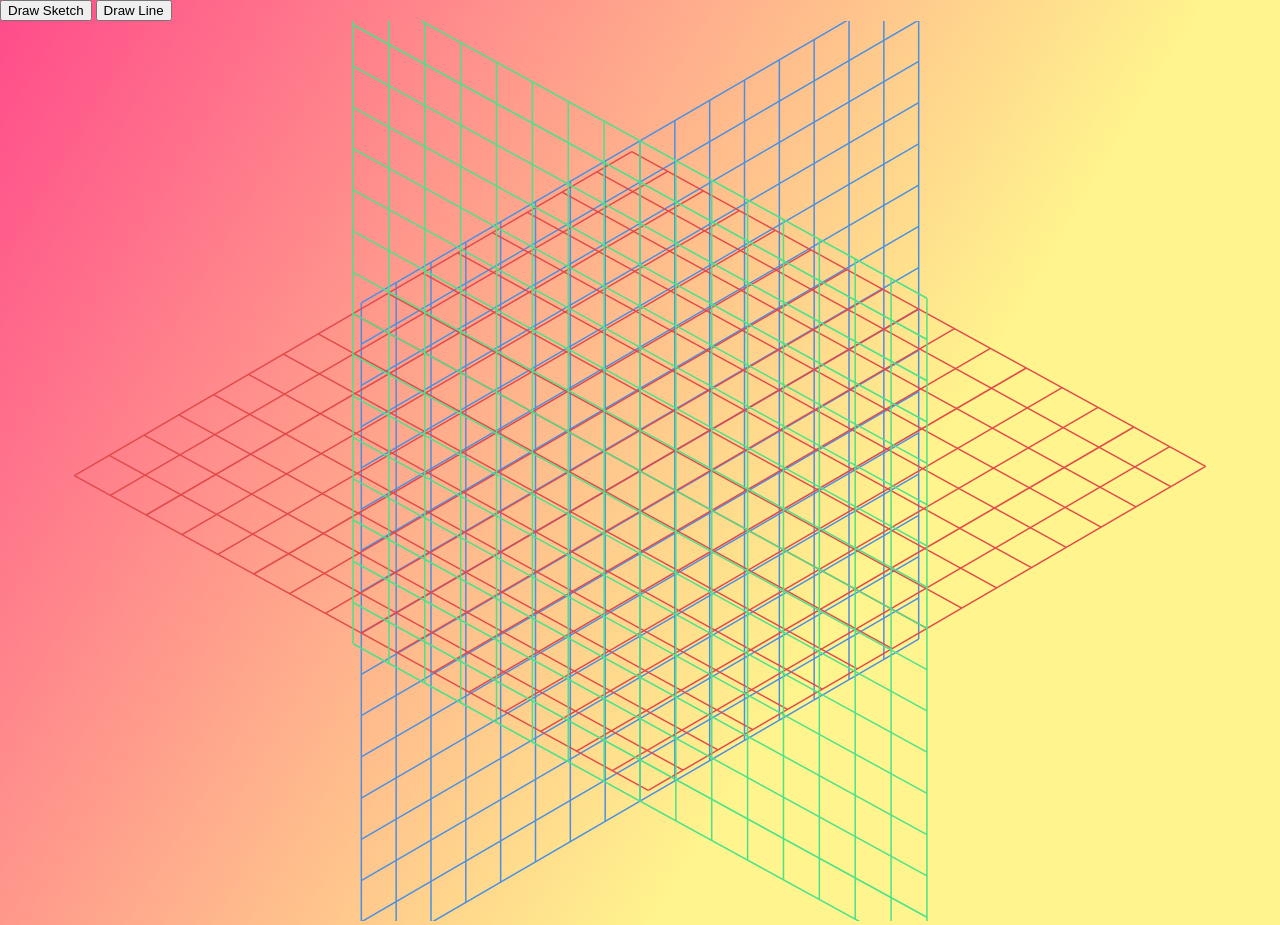
==== cad/index.html @ 0a4b5689 "initial commit" ====
<!doctype html>
<html lang="en">
  <head>
    <meta charset="UTF-8" />
    <meta name="viewport" content="width=device-width, initial-scale=1.0" />
    <title>Document</title>
    <link rel="stylesheet" href="./style.css" />
  </head>
  <body>
    <button id="sketch">Draw Sketch</button>

    <button id="line">Draw Line</button>

    <canvas></canvas>

    <script type="module" src="./app.js"></script>
  </body>
</html>
---- cad/style.css ----
body {
    background-image: linear-gradient(121deg, rgb(255, 21, 138) -20.66%, rgb(255, 244, 141) 65.83%);
    min-height: 100vh; 
    margin: 0;
}


canvas {

}
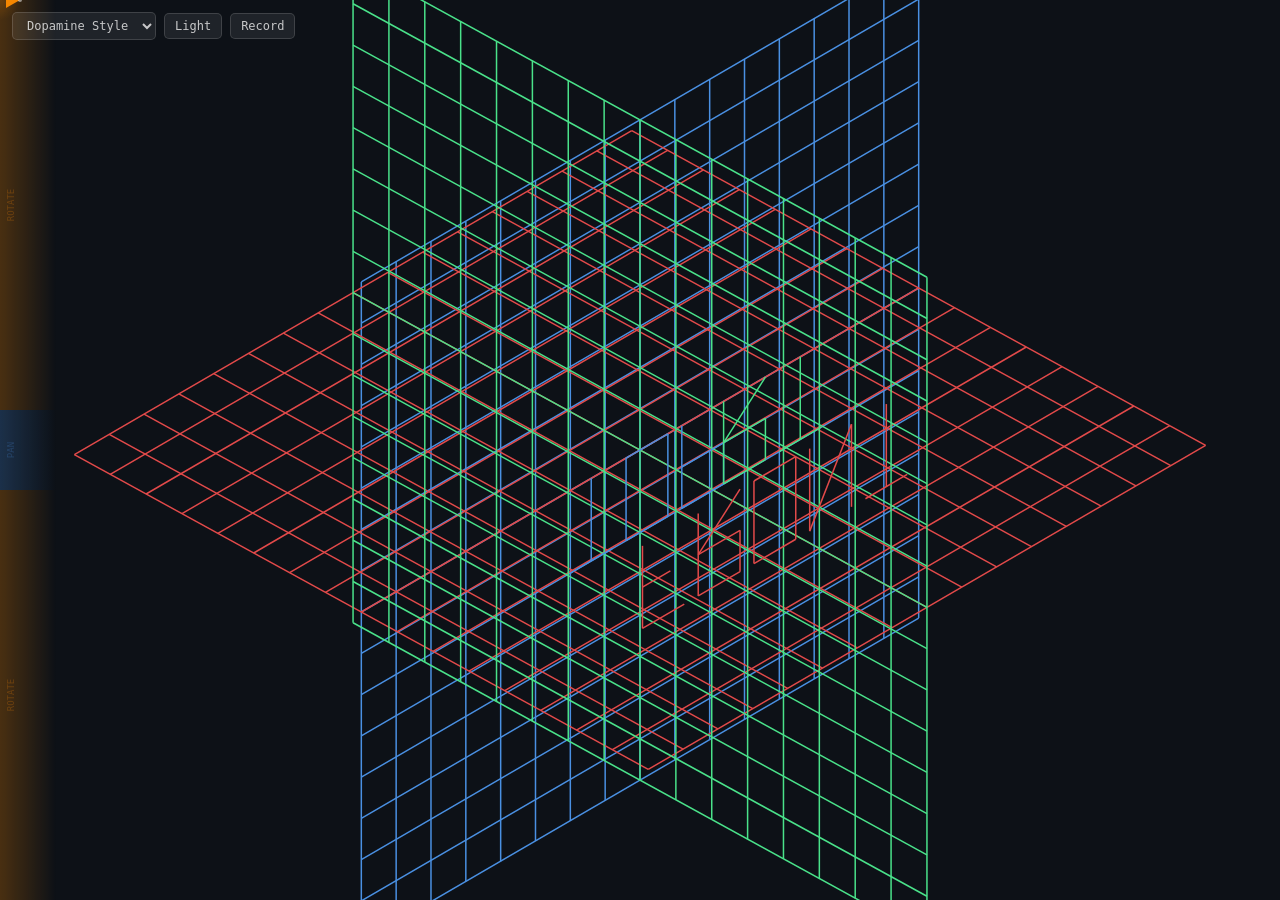
==== commit 47b39e1c: "touchpad controls" ====
--- a/cad/index.html
+++ b/cad/index.html
@@ -3,16 +3,20 @@
   <head>
     <meta charset="UTF-8" />
     <meta name="viewport" content="width=device-width, initial-scale=1.0" />
-    <title>Document</title>
+    <title>DopamineCAD</title>
     <link rel="stylesheet" href="./style.css" />
   </head>
   <body>
-    <button id="sketch">Draw Sketch</button>
-
-    <button id="line">Draw Line</button>
-
+    <div class="ui-bar">
+      <select id="controls">
+        <option value="style2">Dopamine Style</option>
+        <option value="style3">Reversal Pan</option>
+        <option value="trackpad">Trackpad</option>
+      </select>
+      <button id="theme-toggle">Light</button>
+      <button id="record">Record</button>
+    </div>
     <canvas></canvas>
-
     <script type="module" src="./app.js"></script>
   </body>
 </html>
--- a/cad/style.css
+++ b/cad/style.css
@@ -1,10 +1,62 @@
-body {
-    background-image: linear-gradient(121deg, rgb(255, 21, 138) -20.66%, rgb(255, 244, 141) 65.83%);
-    min-height: 100vh; 
-    margin: 0;
+*, *::before, *::after {
+  box-sizing: border-box;
 }
 
+body {
+  margin: 0;
+  min-height: 100vh;
+  background: #0d1117;
+  transition: background 0.25s;
+}
 
 canvas {
+  display: block;
+}
 
-}+.ui-bar {
+  position: fixed;
+  top: 12px;
+  left: 12px;
+  z-index: 10;
+  display: flex;
+  gap: 8px;
+  align-items: center;
+}
+
+.ui-bar select,
+.ui-bar button {
+  background: rgba(255, 255, 255, 0.08);
+  color: rgba(255, 255, 255, 0.75);
+  border: 1px solid rgba(255, 255, 255, 0.14);
+  padding: 5px 10px;
+  border-radius: 5px;
+  font-size: 12px;
+  font-family: monospace;
+  cursor: pointer;
+  outline: none;
+  transition: background 0.15s, color 0.15s, border-color 0.15s;
+}
+
+.ui-bar select:hover,
+.ui-bar button:hover {
+  background: rgba(255, 255, 255, 0.14);
+  border-color: rgba(255, 255, 255, 0.25);
+}
+
+/* ── Light theme ─────────────────────────────────── */
+body.light {
+  background: #f0f2f5;
+}
+
+body.light .ui-bar select,
+body.light .ui-bar button {
+  background: rgba(0, 0, 0, 0.05);
+  color: rgba(0, 0, 0, 0.65);
+  border-color: rgba(0, 0, 0, 0.14);
+}
+
+body.light .ui-bar select:hover,
+body.light .ui-bar button:hover {
+  background: rgba(0, 0, 0, 0.10);
+  border-color: rgba(0, 0, 0, 0.25);
+}
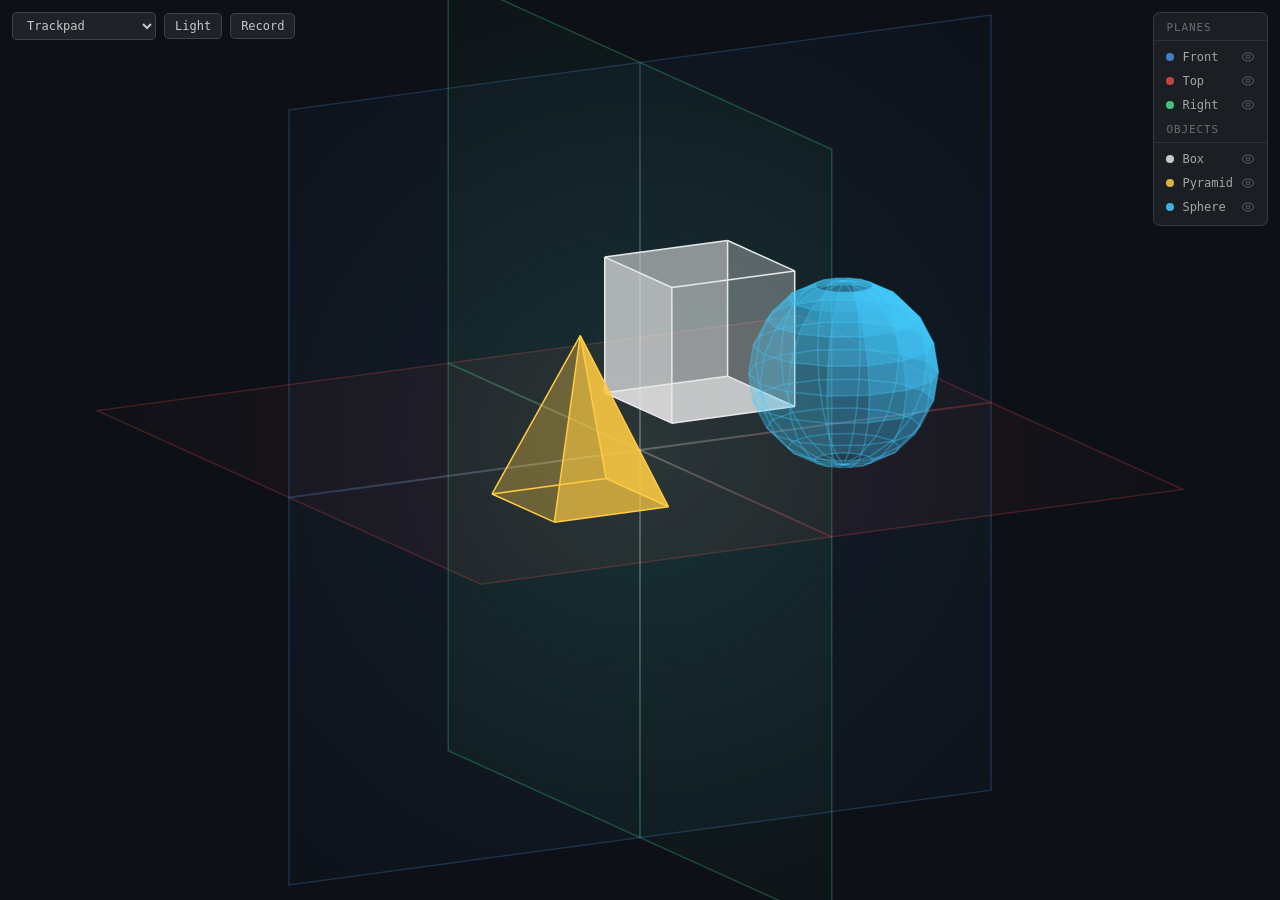
==== commit 110f368f: "show figures" ====
--- a/cad/index.html
+++ b/cad/index.html
@@ -9,12 +9,26 @@
   <body>
     <div class="ui-bar">
       <select id="controls">
+        <option value="trackpad">Trackpad</option>
         <option value="style2">Dopamine Style</option>
         <option value="style3">Reversal Pan</option>
-        <option value="trackpad">Trackpad</option>
       </select>
       <button id="theme-toggle">Light</button>
       <button id="record">Record</button>
+    </div>
+    <div class="plane-tree">
+      <div class="plane-tree-title">Planes</div>
+      <ul>
+        <li class="plane-item" data-plane="xy"><span class="dot" style="background:#4a90e2"></span>Front<button class="plane-vis" data-plane="xy"></button></li>
+        <li class="plane-item" data-plane="xz"><span class="dot" style="background:#e24a4a"></span>Top<button class="plane-vis" data-plane="xz"></button></li>
+        <li class="plane-item" data-plane="yz"><span class="dot" style="background:#4ae28a"></span>Right<button class="plane-vis" data-plane="yz"></button></li>
+      </ul>
+      <div class="plane-tree-title" style="margin-top:6px">Objects</div>
+      <ul>
+        <li class="plane-item"><span class="dot" style="background:#e8e8e8"></span>Box<button class="obj-vis" data-obj="box"></button></li>
+        <li class="plane-item"><span class="dot" style="background:#ffcc44"></span>Pyramid<button class="obj-vis" data-obj="pyramid"></button></li>
+        <li class="plane-item"><span class="dot" style="background:#44ccff"></span>Sphere<button class="obj-vis" data-obj="sphere"></button></li>
+      </ul>
     </div>
     <canvas></canvas>
     <script type="module" src="./app.js"></script>
--- a/cad/style.css
+++ b/cad/style.css
@@ -43,6 +43,82 @@
   border-color: rgba(255, 255, 255, 0.25);
 }
 
+/* ── Plane tree ──────────────────────────────────── */
+.plane-tree {
+  position: fixed;
+  top: 12px;
+  right: 12px;
+  z-index: 10;
+  background: rgba(255,255,255,0.06);
+  border: 1px solid rgba(255,255,255,0.12);
+  border-radius: 7px;
+  padding: 8px 0 6px;
+  min-width: 110px;
+  font-family: monospace;
+  font-size: 12px;
+  color: rgba(255,255,255,0.6);
+  user-select: none;
+}
+
+.plane-tree-title {
+  padding: 0 12px 6px;
+  font-size: 11px;
+  text-transform: uppercase;
+  letter-spacing: 0.08em;
+  color: rgba(255,255,255,0.35);
+  border-bottom: 1px solid rgba(255,255,255,0.08);
+  margin-bottom: 4px;
+}
+
+.plane-tree ul {
+  list-style: none;
+  margin: 0;
+  padding: 0;
+}
+
+.plane-item {
+  display: flex;
+  align-items: center;
+  gap: 8px;
+  padding: 5px 12px;
+  cursor: pointer;
+  transition: background 0.12s, color 0.12s;
+}
+
+.plane-vis, .obj-vis {
+  margin-left: auto;
+  background: none;
+  border: none;
+  padding: 0;
+  cursor: pointer;
+  color: inherit;
+  opacity: 0.35;
+  display: flex;
+  align-items: center;
+  transition: opacity 0.15s;
+}
+
+.plane-vis:hover, .obj-vis:hover { opacity: 0.9; }
+.plane-vis.hidden, .obj-vis.hidden { opacity: 0.2; }
+
+.plane-item:hover {
+  background: rgba(255,255,255,0.08);
+  color: rgba(255,255,255,0.9);
+}
+
+.plane-item.active {
+  color: #fff;
+  background: rgba(255,255,255,0.1);
+}
+
+.dot {
+  width: 8px;
+  height: 8px;
+  border-radius: 50%;
+  flex-shrink: 0;
+  opacity: 0.85;
+}
+
 /* ── Light theme ─────────────────────────────────── */
 body.light {
   background: #f0f2f5;
@@ -60,3 +136,24 @@
   background: rgba(0, 0, 0, 0.10);
   border-color: rgba(0, 0, 0, 0.25);
 }
+
+body.light .plane-tree {
+  background: rgba(0,0,0,0.04);
+  border-color: rgba(0,0,0,0.12);
+  color: rgba(0,0,0,0.55);
+}
+
+body.light .plane-tree-title {
+  color: rgba(0,0,0,0.35);
+  border-color: rgba(0,0,0,0.1);
+}
+
+body.light .plane-item:hover {
+  background: rgba(0,0,0,0.06);
+  color: rgba(0,0,0,0.85);
+}
+
+body.light .plane-item.active {
+  background: rgba(0,0,0,0.08);
+  color: rgba(0,0,0,0.9);
+}
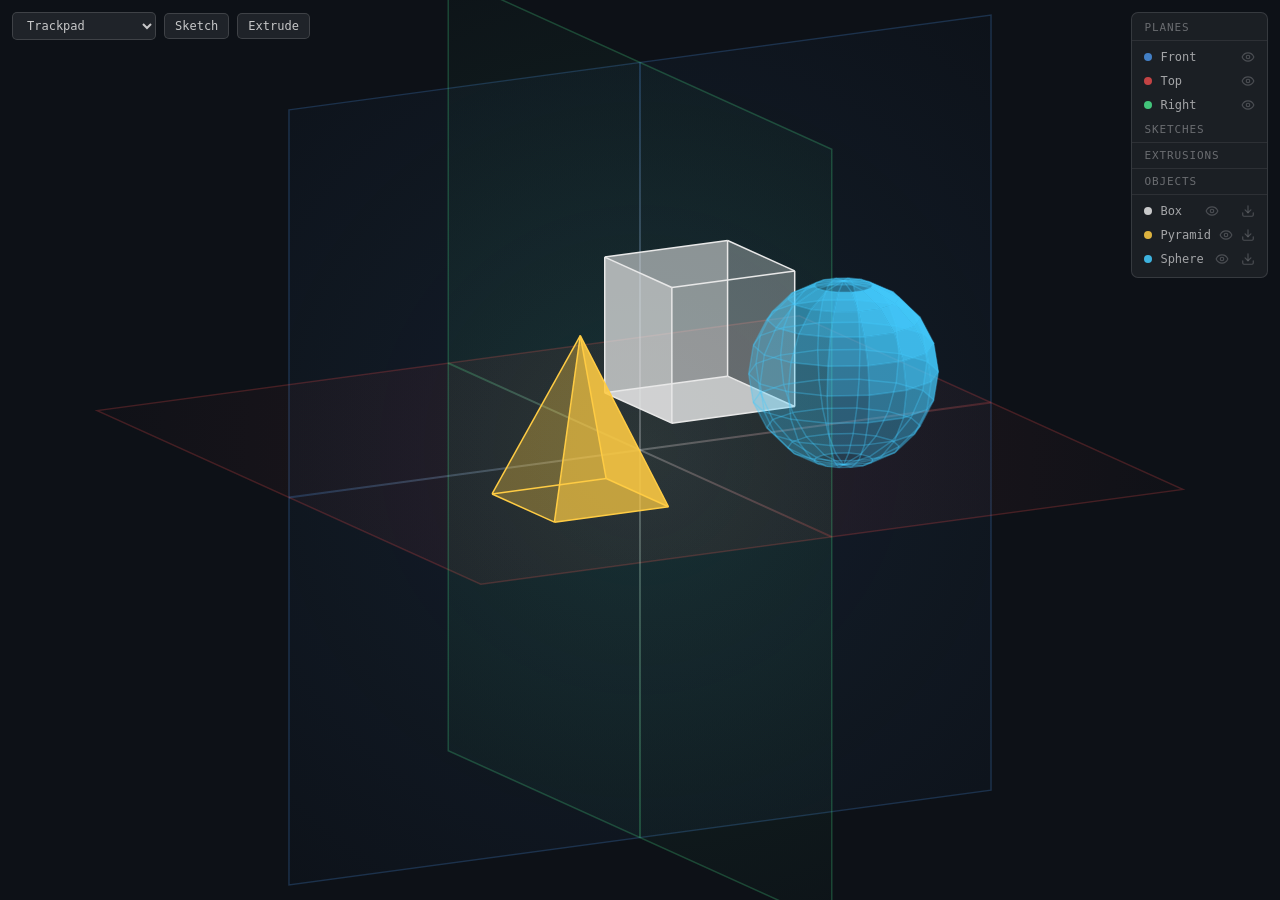
==== commit f66fec9a: "show plane" ====
--- a/cad/index.html
+++ b/cad/index.html
@@ -13,16 +13,21 @@
         <option value="style2">Dopamine Style</option>
         <option value="style3">Reversal Pan</option>
       </select>
-      <button id="theme-toggle">Light</button>
-      <button id="record">Record</button>
+      <button id="sketch">Sketch</button>
+      <button id="extrude">Extrude</button>
     </div>
     <div class="plane-tree">
+      <div id="sketch-hint" class="sketch-hint"></div>
       <div class="plane-tree-title">Planes</div>
       <ul>
         <li class="plane-item" data-plane="xy"><span class="dot" style="background:#4a90e2"></span>Front<button class="plane-vis" data-plane="xy"></button></li>
         <li class="plane-item" data-plane="xz"><span class="dot" style="background:#e24a4a"></span>Top<button class="plane-vis" data-plane="xz"></button></li>
         <li class="plane-item" data-plane="yz"><span class="dot" style="background:#4ae28a"></span>Right<button class="plane-vis" data-plane="yz"></button></li>
       </ul>
+      <div class="plane-tree-title" style="margin-top:6px">Sketches</div>
+      <ul id="sketch-list"></ul>
+      <div class="plane-tree-title" style="margin-top:6px">Extrusions</div>
+      <ul id="extrude-list"></ul>
       <div class="plane-tree-title" style="margin-top:6px">Objects</div>
       <ul>
         <li class="plane-item"><span class="dot" style="background:#e8e8e8"></span>Box<button class="obj-vis" data-obj="box"></button></li>
--- a/cad/style.css
+++ b/cad/style.css
@@ -6,7 +6,6 @@
   margin: 0;
   min-height: 100vh;
   background: #0d1117;
-  transition: background 0.25s;
 }
 
 canvas {
@@ -41,6 +40,29 @@
 .ui-bar button:hover {
   background: rgba(255, 255, 255, 0.14);
   border-color: rgba(255, 255, 255, 0.25);
+}
+
+/* ── Sketch ──────────────────────────────────────── */
+.ui-bar button.active {
+  background: rgba(255,255,255,0.18);
+  border-color: rgba(255,255,255,0.35);
+  color: #fff;
+}
+
+
+.sketch-hint {
+  font-size: 11px;
+  color: rgba(255,255,255,0.45);
+  padding: 6px 12px 2px;
+}
+
+.sketch-hint:empty { display: none; }
+
+
+.plane-item.sketch-target {
+  outline: 1px solid currentColor;
+  outline-offset: -2px;
+  border-radius: 4px;
 }
 
 /* ── Plane tree ──────────────────────────────────── */
@@ -119,41 +141,3 @@
   opacity: 0.85;
 }
 
-/* ── Light theme ─────────────────────────────────── */
-body.light {
-  background: #f0f2f5;
-}
-
-body.light .ui-bar select,
-body.light .ui-bar button {
-  background: rgba(0, 0, 0, 0.05);
-  color: rgba(0, 0, 0, 0.65);
-  border-color: rgba(0, 0, 0, 0.14);
-}
-
-body.light .ui-bar select:hover,
-body.light .ui-bar button:hover {
-  background: rgba(0, 0, 0, 0.10);
-  border-color: rgba(0, 0, 0, 0.25);
-}
-
-body.light .plane-tree {
-  background: rgba(0,0,0,0.04);
-  border-color: rgba(0,0,0,0.12);
-  color: rgba(0,0,0,0.55);
-}
-
-body.light .plane-tree-title {
-  color: rgba(0,0,0,0.35);
-  border-color: rgba(0,0,0,0.1);
-}
-
-body.light .plane-item:hover {
-  background: rgba(0,0,0,0.06);
-  color: rgba(0,0,0,0.85);
-}
-
-body.light .plane-item.active {
-  background: rgba(0,0,0,0.08);
-  color: rgba(0,0,0,0.9);
-}
